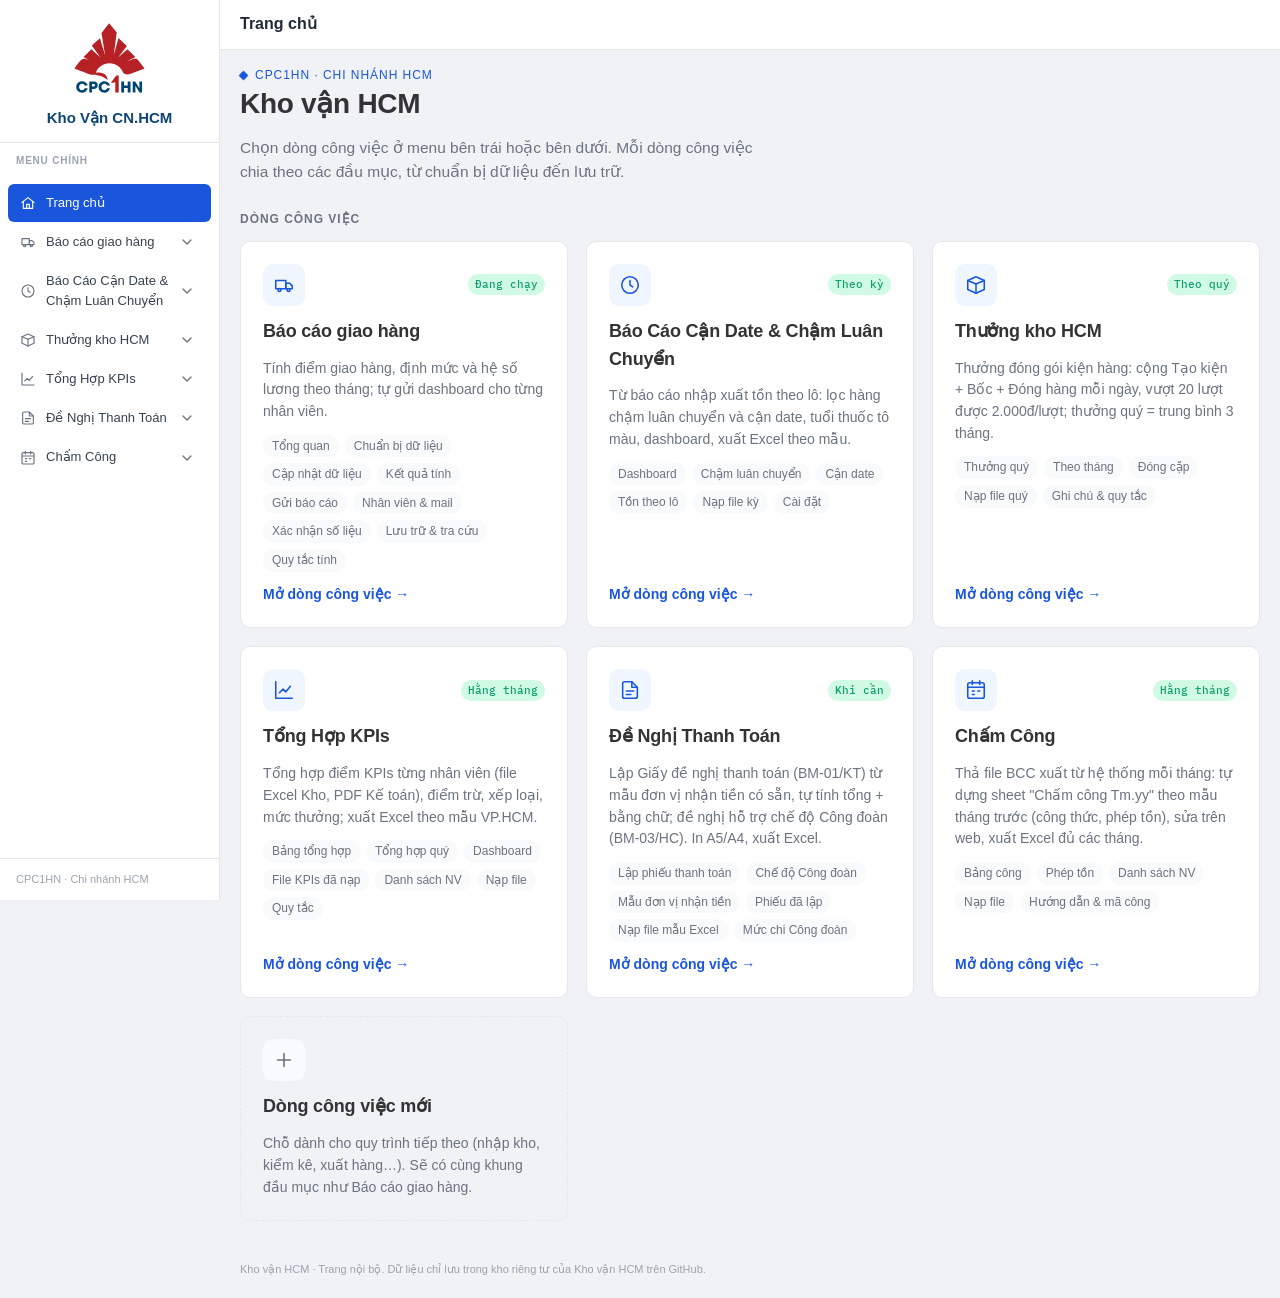
==== index.html @ ac239baa "KPIs: them muc Tong hop quy (Ke toan + Admin) - tha 3 file tong hop thang, TB 3 thang, A>=960/B>=910" ====
<!doctype html>
<html lang="vi" data-base="">
<head>
<meta charset="utf-8">
<meta name="viewport" content="width=device-width,initial-scale=1">
<title>Kho vận HCM</title>
<link rel="icon" href="assets/logo.png?v=2" type="image/png">
<link rel="stylesheet" href="assets/theme.css?v=20261003a">
</head>
<body>
<div class="app">
  <aside class="sidebar" id="sidebar" aria-label="Menu"></aside>
  <div class="sb-overlay"></div>
  <div class="main">
    <div class="main-bar">
      <button class="menu-btn" type="button" aria-label="Mở menu"><svg width="20" height="20" viewBox="0 0 24 24" fill="none" stroke="currentColor" stroke-width="2" stroke-linecap="round"><path d="M4 6h16M4 12h16M4 18h16"/></svg></button>
      <nav class="crumbs" aria-label="Đường dẫn"><span aria-current="page">Trang chủ</span></nav>
    </div>
    <main class="content">

  <div class="page-head">
    <div class="eyebrow">CPC1HN · Chi nhánh HCM</div>
    <h1>Kho vận HCM</h1>
    <p class="lede">Chọn dòng công việc ở menu bên trái hoặc bên dưới. Mỗi dòng công việc chia theo các đầu mục, từ chuẩn bị dữ liệu đến lưu trữ.</p>
  </div>
  <div class="section-label">Dòng công việc</div>
  <div class="flow-grid" id="flowGrid"></div>
    </main>
    <footer class="site-foot">Kho vận HCM · Trang nội bộ. Dữ liệu chỉ lưu trong kho riêng tư của Kho vận HCM trên GitHub.</footer>
  </div>
</div>
<script src="assets/flows.js?v=20261010a"></script>
<script src="assets/layout.js?v=20261010a"></script>
<script>
(function () {
  const grid = document.getElementById('flowGrid');
  const esc = s => String(s).replace(/[&<>"]/g, c => ({ '&': '&amp;', '<': '&lt;', '>': '&gt;', '"': '&quot;' }[c]));
  const icon = n => `<svg width="22" height="22" viewBox="0 0 24 24" fill="none" stroke="currentColor" stroke-width="1.7" stroke-linecap="round" stroke-linejoin="round">${(window.KVH_ICONS || {})[n] || ''}</svg>`;
  (window.KVH_MENU || []).filter(g => g.muc).forEach(g => {
    const a = document.createElement('a');
    a.className = 'flow-card';
    a.href = g.muc[0].href;
    a.innerHTML = `
      <div class="flow-top"><div class="flow-icon">${icon(g.icon)}</div><span class="pill good">${esc(g.trangThai || '')}</span></div>
      <h3>${esc(g.ten)}</h3>
      <p>${esc(g.moTa || '')}</p>
      <ol class="flow-steps">${g.muc.map(m => `<li>${esc(m.ten)}</li>`).join('')}</ol>
      <span class="flow-go">Mở dòng công việc →</span>`;
    grid.appendChild(a);
  });
  const ph = document.createElement('div');
  ph.className = 'flow-card placeholder';
  ph.innerHTML = `<div class="flow-top"><div class="flow-icon">${icon('plus')}</div></div>
    <h3>Dòng công việc mới</h3>
    <p>Chỗ dành cho quy trình tiếp theo (nhập kho, kiểm kê, xuất hàng…). Sẽ có cùng khung đầu mục như Báo cáo giao hàng.</p>`;
  grid.appendChild(ph);
})();
</script>
</body>
</html>
---- assets/theme.css ----
/* Giao dien chung cho moi trang Kho van HCM */
  @import url('https://fonts.googleapis.com/css2?family=Fraunces:opsz,wght@9..144,500;9..144,600&family=Public+Sans:wght@400;500;600;700&family=IBM+Plex+Mono:wght@400;500&display=swap');

  :root {
    --paper: #f5f1e6;
    --paper-2: #ece5d3;
    --ink: #201c16;
    --ink-soft: #5c5445;
    --line: #ddd2b4;
    --line-soft: #e8e0c9;
    --accent: #a8461f;
    --accent-soft: #f0d8ca;
    --navy: #1f3864;
    --navy-soft: #dde4ef;
    --good: #2f6b45;
    --good-soft: #dceadd;
    --warn: #96650f;
    --warn-soft: #f2e3c4;
    --bad: #a3352c;
    --bad-soft: #f3dad6;
    --card: #fffdf8;
    --shadow: 0 1px 2px rgba(32,28,22,0.06), 0 8px 24px -12px rgba(32,28,22,0.18);
  }
  @media (prefers-color-scheme: dark) {
    :root:not([data-theme="light"]) {
      --paper: #17140f;
      --paper-2: #201c15;
      --ink: #ece5d3;
      --ink-soft: #b6ab93;
      --line: #3a3325;
      --line-soft: #2c271b;
      --accent: #e08a5f;
      --accent-soft: #3a2418;
      --navy: #8ea9d6;
      --navy-soft: #1c2735;
      --good: #7fbd94;
      --good-soft: #1c2f21;
      --warn: #dcb35b;
      --warn-soft: #332a14;
      --bad: #e2867d;
      --bad-soft: #37211d;
      --card: #1c1811;
      --shadow: 0 1px 2px rgba(0,0,0,0.3), 0 8px 24px -12px rgba(0,0,0,0.5);
    }
  }
  :root[data-theme="dark"] {
    --paper: #17140f;
    --paper-2: #201c15;
    --ink: #ece5d3;
    --ink-soft: #b6ab93;
    --line: #3a3325;
    --line-soft: #2c271b;
    --accent: #e08a5f;
    --accent-soft: #3a2418;
    --navy: #8ea9d6;
    --navy-soft: #1c2735;
    --good: #7fbd94;
    --good-soft: #1c2f21;
    --warn: #dcb35b;
    --warn-soft: #332a14;
    --bad: #e2867d;
    --bad-soft: #37211d;
    --card: #1c1811;
    --shadow: 0 1px 2px rgba(0,0,0,0.3), 0 8px 24px -12px rgba(0,0,0,0.5);
  }

  * { box-sizing: border-box; }
  body {
    background: var(--paper);
    color: var(--ink);
    font-family: 'Public Sans', ui-sans-serif, system-ui, sans-serif;
    font-size: 15px;
    line-height: 1.55;
  }
  .wrap {
    max-width: 900px;
    margin: 0 auto;
    padding: 48px 24px 80px;
    display: flex;
    flex-direction: column;
    gap: 28px;
  }
  .eyebrow {
    font-family: 'IBM Plex Mono', monospace;
    font-size: 12px;
    letter-spacing: 0.08em;
    text-transform: uppercase;
    color: var(--accent);
    display: flex;
    align-items: center;
    gap: 8px;
  }
  .eyebrow::before {
    content: '';
    width: 7px; height: 7px;
    background: var(--accent);
    display: inline-block;
    border-radius: 1px;
    transform: rotate(45deg);
  }
  h1 {
    font-family: 'Fraunces', Georgia, serif;
    font-weight: 600;
    font-size: 34px;
    line-height: 1.15;
    margin: 6px 0 4px;
    text-wrap: balance;
    letter-spacing: -0.01em;
  }
  .lede {
    color: var(--ink-soft);
    max-width: 62ch;
    font-size: 15.5px;
  }
  .lede code {
    font-family: 'IBM Plex Mono', monospace;
    font-size: 0.92em;
    background: var(--line-soft);
    padding: 0.1em 0.4em;
    border-radius: 4px;
  }

  .card {
    background: var(--card);
    border: 1px solid var(--line);
    border-radius: 14px;
    box-shadow: var(--shadow);
    padding: 28px;
  }
  .card h2 {
    font-family: 'Fraunces', Georgia, serif;
    font-weight: 600;
    font-size: 19px;
    margin: 0 0 4px;
    display: flex;
    align-items: baseline;
    gap: 10px;
  }
  .card h2 .step-no {
    font-family: 'IBM Plex Mono', monospace;
    font-size: 13px;
    color: var(--ink-soft);
    font-weight: 400;
  }
  .card .hint { color: var(--ink-soft); font-size: 13.5px; margin: 0 0 18px; }

  /* --- dropzone --- */
  .dropzone {
    border: 1.5px dashed var(--line);
    border-radius: 10px;
    padding: 36px 24px;
    text-align: center;
    cursor: pointer;
    transition: border-color .15s ease, background .15s ease;
    background: var(--paper-2);
  }
  .dropzone:hover, .dropzone.drag {
    border-color: var(--accent);
    background: var(--accent-soft);
  }
  .dropzone:focus-visible { outline: 2px solid var(--accent); outline-offset: 3px; }
  .dz-icon { color: var(--ink-soft); margin-bottom: 10px; }
  .dropzone:hover .dz-icon, .dropzone.drag .dz-icon { color: var(--accent); }
  .dz-title { font-weight: 600; font-size: 15px; }
  .dz-sub { color: var(--ink-soft); font-size: 13px; margin-top: 4px; font-family: 'IBM Plex Mono', monospace; }
  .dz-file {
    display: inline-flex; align-items: center; gap: 8px;
    font-family: 'IBM Plex Mono', monospace; font-size: 13.5px;
    background: var(--navy-soft); color: var(--navy);
    padding: 6px 12px; border-radius: 999px; margin-top: 4px;
  }
  input[type=file] { display: none; }

  /* --- pipeline steps --- */
  .steps { list-style: none; margin: 0; padding: 0; display: flex; flex-direction: column; gap: 2px; }
  .steps li {
    display: flex; align-items: center; gap: 12px;
    padding: 9px 4px;
    font-size: 14px;
    border-bottom: 1px solid var(--line-soft);
    opacity: 0.4;
  }
  .steps li:last-child { border-bottom: none; }
  .steps li.done { opacity: 1; }
  .steps li.warn { opacity: 1; color: var(--warn); }
  .step-dot {
    width: 20px; height: 20px; border-radius: 50%;
    border: 1.5px solid var(--line);
    display: flex; align-items: center; justify-content: center;
    flex-shrink: 0; color: transparent;
    font-size: 12px;
  }
  .steps li.done .step-dot { background: var(--good); border-color: var(--good); color: var(--card); }
  .steps li.warn .step-dot { background: var(--warn); border-color: var(--warn); color: var(--card); }
  .step-detail { font-family: 'IBM Plex Mono', monospace; font-size: 12.5px; color: var(--ink-soft); margin-left: auto; text-align: right; }

  .error-box {
    background: var(--bad-soft); color: var(--bad); border: 1px solid var(--bad);
    border-radius: 8px; padding: 14px 16px; font-size: 14px; margin-top: 14px;
  }

  /* --- results --- */
  .summary-row {
    display: flex; gap: 14px; flex-wrap: wrap; margin-bottom: 20px;
  }
  .tile {
    flex: 1; min-width: 130px;
    background: var(--paper-2); border: 1px solid var(--line);
    border-radius: 10px; padding: 14px 16px;
  }
  .tile .tile-label { font-size: 12px; color: var(--ink-soft); text-transform: uppercase; letter-spacing: .04em; }
  .tile .tile-value {
    font-family: 'IBM Plex Mono', monospace; font-weight: 500; font-size: 22px;
    font-variant-numeric: tabular-nums; margin-top: 2px;
  }

  .table-scroll { overflow-x: auto; border: 1px solid var(--line); border-radius: 10px; }
  table.ledger {
    border-collapse: collapse; width: 100%; min-width: 760px;
    font-size: 13.5px;
  }
  table.ledger th, table.ledger td {
    padding: 9px 12px; text-align: right; white-space: nowrap;
    font-variant-numeric: tabular-nums;
  }
  table.ledger th:first-child, table.ledger td:first-child,
  table.ledger th:nth-child(2), table.ledger td:nth-child(2) { text-align: left; }
  table.ledger thead th {
    background: var(--navy); color: #fff;
    font-family: 'IBM Plex Mono', monospace; font-weight: 500; font-size: 11.5px;
    text-transform: uppercase; letter-spacing: .03em;
    position: sticky; top: 0;
  }
  table.ledger tbody tr:nth-child(even) { background: var(--paper-2); }
  table.ledger tbody tr:hover { background: var(--accent-soft); }
  table.ledger tfoot td {
    font-weight: 700; border-top: 2px solid var(--ink); background: var(--paper-2);
  }
  .pill {
    display: inline-block; font-family: 'IBM Plex Mono', monospace; font-size: 11px;
    padding: 2px 7px; border-radius: 999px; font-weight: 500;
  }
  .pill.good { background: var(--good-soft); color: var(--good); }
  .pill.warn { background: var(--warn-soft); color: var(--warn); }
  .pill.bad { background: var(--bad-soft); color: var(--bad); }

  .download-row {
    margin-top: 22px; display: flex; align-items: center; gap: 14px; flex-wrap: wrap;
  }
  button.primary {
    font-family: 'Public Sans', sans-serif; font-weight: 600; font-size: 14.5px;
    background: var(--accent); color: #fff8f2; border: none;
    padding: 12px 22px; border-radius: 8px; cursor: pointer;
    display: inline-flex; align-items: center; gap: 9px;
    box-shadow: 0 2px 0 rgba(0,0,0,0.12);
  }
  button.primary:hover { filter: brightness(1.06); }
  button.primary:active { transform: translateY(1px); box-shadow: none; }
  button.primary:disabled { opacity: .5; cursor: default; }
  .download-note { font-size: 12.5px; color: var(--ink-soft); font-family: 'IBM Plex Mono', monospace; }

  footer.rules {
    border-top: 1px solid var(--line); padding-top: 22px; margin-top: 6px;
  }
  footer.rules h3 {
    font-family: 'Fraunces', Georgia, serif; font-size: 15px; font-weight: 600; margin: 0 0 10px;
  }
  footer.rules ul { margin: 0; padding-left: 20px; color: var(--ink-soft); font-size: 13.5px; display: flex; flex-direction: column; gap: 6px; }
  footer.rules code { font-family: 'IBM Plex Mono', monospace; background: var(--line-soft); padding: 0.05em 0.35em; border-radius: 4px; color: var(--ink); }

  [hidden] { display: none !important; }

/* ================================================================== */
/* Mau thuong hieu CPC1HN (do + xanh navy) va bo cuc trang quan tri     */
/* ================================================================== */
:root {
  --paper: #f3f5f8; --paper-2: #eef1f5; --ink: #1b2430; --ink-soft: #5b6675;
  --line: #dde3ea; --line-soft: #e9edf2; --card: #ffffff;
  --accent: #b5232a; --accent-soft: #fbe9ea; --navy: #0f4573; --navy-soft: #e3edf6;
  --sb-bg: #ffffff; --sb-hover: #f1f5f9; --sb-active: #0f4573; --sb-active-ink: #ffffff; --sb-child-bg: #f7f9fb;
  --shadow: 0 1px 2px rgba(15,35,60,.06), 0 6px 18px -10px rgba(15,35,60,.18);
}
@media (prefers-color-scheme: dark) {
  :root:not([data-theme="light"]) {
    --paper: #11161d; --paper-2: #171e27; --ink: #e6ebf1; --ink-soft: #9aa6b4;
    --line: #283241; --line-soft: #1f2833; --card: #161d26;
    --accent: #ef6a6f; --accent-soft: #3a1b1d; --navy: #7fb0e0; --navy-soft: #16293d;
    --sb-bg: #141a22; --sb-hover: #1c2530; --sb-active: #1f5f9c; --sb-active-ink: #ffffff; --sb-child-bg: #11161d;
  }
}
:root[data-theme="dark"] {
  --paper: #11161d; --paper-2: #171e27; --ink: #e6ebf1; --ink-soft: #9aa6b4;
  --line: #283241; --line-soft: #1f2833; --card: #161d26;
  --accent: #ef6a6f; --accent-soft: #3a1b1d; --navy: #7fb0e0; --navy-soft: #16293d;
  --sb-bg: #141a22; --sb-hover: #1c2530; --sb-active: #1f5f9c; --sb-active-ink: #ffffff; --sb-child-bg: #11161d;
}
body { margin: 0; }
h1, .card h2, .sec-head h2, .flow-card h3, footer.rules h3 { font-family: 'Public Sans', ui-sans-serif, system-ui, sans-serif; font-weight: 700; letter-spacing: -0.01em; }
table.ledger thead th { background: var(--navy); }
@media (prefers-color-scheme: dark) { :root:not([data-theme="light"]) table.ledger thead th { background: #1f3b5c; } }

/* ---- Khung app: menu trai + noi dung ---- */
.app { display: grid; grid-template-columns: 250px minmax(0, 1fr); min-height: 100vh; }
.sidebar {
  background: var(--sb-bg); border-right: 1px solid var(--line);
  position: sticky; top: 0; height: 100vh; overflow-y: auto;
  display: flex; flex-direction: column;
}
.sb-logo { display: flex; flex-direction: column; align-items: center; gap: 6px; padding: 20px 16px 16px; text-decoration: none; border-bottom: 1px solid var(--line); }
.sb-logo img { height: 64px; width: auto; display: block; }
.sb-logo-text { font-weight: 800; font-size: 22px; letter-spacing: .02em; color: var(--navy); }
.sb-logo-text b { color: var(--accent); }
.sb-unit { font-size: 12px; letter-spacing: .12em; text-transform: uppercase; color: var(--ink-soft); font-weight: 600; }
.sb-menu, .sb-children { list-style: none; margin: 0; padding: 0; }
.sb-menu { padding: 10px 0; }
.sb-item {
  display: flex; align-items: center; gap: 12px; width: 100%;
  padding: 12px 20px; border: 0; background: none; cursor: pointer;
  font: inherit; font-size: 15px; color: var(--ink); text-decoration: none; text-align: left;
}
.sb-item:hover { background: var(--sb-hover); }
.sb-item svg { flex-shrink: 0; color: var(--ink-soft); }
.sb-item .chev { margin-left: auto; transition: transform .15s ease; }
.sb-group.open > .sb-item .chev { transform: rotate(180deg); }
.sb-item.active { color: var(--sb-active); font-weight: 600; }
.sb-item.active svg { color: var(--sb-active); }
.sb-children { display: none; background: var(--sb-child-bg); }
.sb-group.open > .sb-children { display: block; }
.sb-child {
  display: block; padding: 11px 20px 11px 52px; font-size: 14.5px;
  color: var(--ink-soft); text-decoration: none;
}
.sb-child:hover { background: var(--sb-hover); color: var(--ink); }
.sb-child.active { background: var(--sb-active); color: var(--sb-active-ink); font-weight: 600; }
.sb-soon { font-size: 11px; margin-left: auto; color: var(--ink-soft); border: 1px dashed var(--line); border-radius: 999px; padding: 0 7px; }
.sb-foot { margin-top: auto; padding: 14px 20px; font-size: 12px; color: var(--ink-soft); border-top: 1px solid var(--line); }

.main { min-width: 0; display: flex; flex-direction: column; }
.main-bar {
  display: flex; align-items: center; gap: 12px; padding: 14px 32px;
  background: var(--card); border-bottom: 1px solid var(--line); position: sticky; top: 0; z-index: 5;
}
.menu-btn { display: none; border: 1px solid var(--line); background: var(--card); color: var(--ink); border-radius: 8px; padding: 6px 8px; cursor: pointer; }
.crumbs { font-size: 14px; color: var(--ink-soft); display: flex; gap: 8px; flex-wrap: wrap; align-items: center; }
.crumbs a { color: var(--ink-soft); text-decoration: none; }
.crumbs a:hover { color: var(--accent); }
.crumbs [aria-current] { color: var(--ink); font-weight: 600; }
.content { padding: 28px 32px 60px; max-width: 1040px; width: 100%; box-sizing: border-box; }
.site-foot { padding: 0 32px 30px; font-size: 12.5px; color: var(--ink-soft); }
.page-head { margin-bottom: 22px; }
.page-head h1 { font-size: 28px; margin: 4px 0 6px; }

/* ---- Trang chu ---- */
.section-label { font-size: 12px; letter-spacing: .08em; text-transform: uppercase; color: var(--ink-soft); font-weight: 600; margin: 26px 0 12px; }
.flow-grid { display: grid; grid-template-columns: repeat(auto-fill, minmax(290px, 1fr)); gap: 18px; }
.flow-card {
  display: flex; flex-direction: column; gap: 12px; background: var(--card); border: 1px solid var(--line);
  border-radius: 12px; box-shadow: var(--shadow); padding: 22px; text-decoration: none; color: inherit;
  transition: border-color .15s ease, transform .15s ease;
}
a.flow-card:hover { border-color: var(--navy); transform: translateY(-2px); }
.flow-card h3 { font-size: 18px; margin: 0; }
.flow-card p { margin: 0; color: var(--ink-soft); font-size: 14px; }
.flow-top { display: flex; align-items: center; justify-content: space-between; gap: 10px; }
.flow-icon { width: 42px; height: 42px; border-radius: 10px; background: var(--navy-soft); color: var(--navy); display: grid; place-items: center; }
.flow-steps { list-style: none; margin: 0; padding: 0; display: flex; flex-wrap: wrap; gap: 6px; }
.flow-steps li { font-size: 12px; color: var(--ink-soft); background: var(--paper-2); border-radius: 999px; padding: 2px 9px; }
.flow-go { margin-top: auto; font-weight: 600; font-size: 14px; color: var(--navy); }
.flow-card.placeholder { border-style: dashed; box-shadow: none; background: transparent; }
.flow-card.placeholder .flow-icon { background: var(--paper-2); color: var(--ink-soft); }

/* ---- Trang dong cong viec ---- */
.flow-main > section { display: flex; flex-direction: column; gap: 16px; }
.sec-head { display: flex; gap: 14px; align-items: flex-start; }
.sec-no { flex-shrink: 0; width: 36px; height: 36px; border-radius: 50%; background: var(--navy); color: #fff; display: grid; place-items: center; font-family: 'IBM Plex Mono', monospace; font-size: 13px; }
.sec-head h2 { font-size: 24px; margin: 2px 0 2px; }
.sec-head p { margin: 0; color: var(--ink-soft); font-size: 14px; }
.who { display: inline-block; font-size: 11.5px; font-weight: 600; padding: 2px 9px; border-radius: 999px; margin-left: 6px; vertical-align: 3px; }
.who.manual { background: var(--warn-soft); color: var(--warn); }
.who.auto { background: var(--good-soft); color: var(--good); }

.pipeline { list-style: none; margin: 0; padding: 0; display: grid; grid-template-columns: repeat(5, 1fr); gap: 12px; }
.pipeline li { position: relative; background: var(--card); border: 1px solid var(--line); border-radius: 10px; padding: 12px; font-size: 13px; }
.pipeline li a { text-decoration: none; color: inherit; display: block; }
.pipeline li b { display: block; font-size: 14px; margin: 4px 0 2px; }
.pipeline li .k { font-size: 11.5px; color: var(--ink-soft); font-weight: 600; }
.pipeline li:not(:last-child)::after { content: '→'; position: absolute; right: -6px; top: 50%; transform: translate(50%, -50%); color: var(--ink-soft); z-index: 1; }
.pipeline li:hover { border-color: var(--navy); }

.checklist { margin: 0; padding-left: 0; list-style: none; display: flex; flex-direction: column; gap: 8px; }
.checklist li { display: flex; gap: 10px; font-size: 14px; }
.checklist li::before { content: '☐'; color: var(--navy); font-size: 15px; line-height: 1.4; }
.checklist code, .card code { font-family: 'IBM Plex Mono', monospace; font-size: .9em; background: var(--line-soft); padding: .05em .35em; border-radius: 4px; }

.btn-row { display: flex; flex-wrap: wrap; gap: 10px; margin-top: 6px; }
a.btn { display: inline-flex; align-items: center; gap: 8px; text-decoration: none; font-weight: 600; font-size: 14px; padding: 10px 16px; border-radius: 8px; border: 1px solid var(--line); background: var(--card); color: var(--ink); }
a.btn:hover { border-color: var(--navy); color: var(--navy); }
a.btn.primary { background: var(--navy); border-color: var(--navy); color: #fff; }
a.btn.primary:hover { filter: brightness(1.1); color: #fff; }
button.primary { background: var(--navy); }
.note { font-size: 12.5px; color: var(--ink-soft); margin: 0; }

table.plain { border-collapse: collapse; width: 100%; font-size: 14px; }
table.plain th, table.plain td { text-align: left; padding: 10px 12px; border-bottom: 1px solid var(--line-soft); vertical-align: top; }
table.plain th { font-size: 12px; text-transform: uppercase; letter-spacing: .03em; color: var(--ink-soft); font-weight: 600; }
.table-wrap { overflow-x: auto; }
.rules-list { margin: 0; padding-left: 20px; color: var(--ink-soft); font-size: 14px; display: flex; flex-direction: column; gap: 6px; }
.rules-list code { font-family: 'IBM Plex Mono', monospace; background: var(--line-soft); padding: .05em .35em; border-radius: 4px; color: var(--ink); }

.pager { display: flex; justify-content: space-between; gap: 12px; margin-top: 10px; border-top: 1px solid var(--line); padding-top: 18px; }
.pager a { text-decoration: none; color: var(--ink); border: 1px solid var(--line); background: var(--card); border-radius: 10px; padding: 10px 14px; font-size: 14px; max-width: 48%; }
.pager a small { display: block; color: var(--ink-soft); font-size: 12px; }
.pager a:hover { border-color: var(--navy); }
.pager .next { margin-left: auto; text-align: right; }

.up-connect-row { display: flex; gap: 10px; flex-wrap: wrap; }
.up-connect-row input { flex: 1; min-width: 220px; font: inherit; font-family: 'IBM Plex Mono', monospace; font-size: 14px; padding: 11px 12px; border: 1px solid var(--line); border-radius: 8px; background: var(--card); color: var(--ink); }
.up-connect-row input:focus { outline: 2px solid var(--navy); outline-offset: 1px; }
.up-help { margin-top: 14px; font-size: 14px; }
.up-help summary { cursor: pointer; color: var(--navy); font-weight: 600; }
.up-help ol { margin: 10px 0 0; padding-left: 20px; display: flex; flex-direction: column; gap: 6px; color: var(--ink-soft); }
.up-help code { font-family: 'IBM Plex Mono', monospace; background: var(--line-soft); padding: .05em .35em; border-radius: 4px; color: var(--ink); }
.up-head { display: flex; justify-content: space-between; align-items: baseline; gap: 10px; flex-wrap: wrap; }
.linkbtn { border: 0; background: none; padding: 0; font: inherit; color: var(--navy); cursor: pointer; text-decoration: underline; }
.linkbtn:disabled { color: var(--ink-soft); cursor: default; }
.up-check { margin-top: 14px; border: 1px solid var(--line); border-radius: 10px; padding: 12px 16px; background: var(--paper-2); font-size: 14px; }
.up-check ul { margin: 0; padding: 0; list-style: none; display: flex; flex-direction: column; gap: 6px; }
.up-check .good { color: var(--good); } .up-check .bad { color: var(--bad); }
.up-status { margin-top: 14px; border-radius: 10px; padding: 12px 16px; font-size: 14px; background: var(--paper-2); border: 1px solid var(--line); }
.up-status.good { background: var(--good-soft); border-color: var(--good); color: var(--good); }
.up-status.bad { background: var(--bad-soft); border-color: var(--bad); color: var(--bad); }
.up-status a { color: inherit; font-weight: 600; }
.need-connect { background: var(--warn-soft); color: var(--warn); border: 1px solid var(--warn); border-radius: 10px; padding: 12px 16px; font-size: 14px; }
.need-connect a { color: inherit; font-weight: 600; }
.kq-pick { font-size: 14px; color: var(--ink-soft); display: flex; align-items: center; gap: 8px; }
.kq-pick select, .pol input, .pol textarea { font: inherit; font-size: 14px; padding: 8px 10px; border: 1px solid var(--line); border-radius: 8px; background: var(--card); color: var(--ink); }
.pol-grid { display: grid; grid-template-columns: repeat(auto-fill, minmax(220px, 1fr)); gap: 14px; margin-top: 10px; }
.pol-grid label { display: flex; flex-direction: column; gap: 6px; font-size: 13px; color: var(--ink-soft); font-weight: 600; }
.pol textarea { resize: vertical; font-family: inherit; }
.pol-table input { width: 100%; min-width: 80px; box-sizing: border-box; }
.pol-table td { padding: 6px 6px; }
.pol input:focus, .pol textarea:focus, .kq-pick select:focus { outline: 2px solid var(--navy); outline-offset: 1px; }
table.ledger tbody tr.clickable { cursor: pointer; }
table.ledger tbody tr.sel { background: var(--navy-soft) !important; }
.kq-detail-title { font-weight: 700; margin: 0 0 8px; }
.sb-overlay { display: none; }
@media (max-width: 900px) {
  .app { grid-template-columns: minmax(0, 1fr); }
  .sidebar { position: fixed; left: 0; top: 0; width: 270px; z-index: 30; transform: translateX(-100%); transition: transform .2s ease; box-shadow: 0 0 40px rgba(0,0,0,.2); }
  body.sb-open .sidebar { transform: none; }
  body.sb-open .sb-overlay { display: block; position: fixed; inset: 0; background: rgba(10,20,30,.35); z-index: 20; }
  .menu-btn { display: inline-flex; }
  .main-bar { padding: 12px 16px; }
  .content { padding: 20px 16px 50px; }
  .site-foot { padding: 0 16px 24px; }
  .pipeline { grid-template-columns: 1fr; }
  .pipeline li:not(:last-child)::after { content: '↓'; right: 50%; top: auto; bottom: -6px; transform: translate(50%, 50%); }
  .card { padding: 20px; }
}

/* ---- Thuong kho ---- */
.tk-pipe { grid-template-columns: repeat(4, 1fr); }
.tk-search { font: inherit; font-size: 14px; padding: 8px 12px; border: 1px solid var(--line); border-radius: 8px; background: var(--card); color: var(--ink); min-width: 240px; }
a.btn.primary, button.btn.primary { background: var(--navy); border-color: var(--navy); color: #fff; }
button.btn { display: inline-flex; align-items: center; gap: 8px; font: inherit; font-weight: 600; font-size: 14px; padding: 8px 14px; border-radius: 8px; border: 1px solid var(--line); background: var(--card); color: var(--ink); cursor: pointer; }
button.btn:hover { border-color: var(--navy); }
.tk-del { color: var(--bad); margin-left: auto; }
table.tk-grid { min-width: 1200px; font-size: 12.5px; }
table.tk-grid th, table.tk-grid td { padding: 6px 6px; }
table.tk-grid td.over { color: var(--good); font-weight: 700; }
table.tk-grid td.pair { background: #ede9fe; color: #6d28d9; font-weight: 700; }
@media (prefers-color-scheme: dark) { :root:not([data-theme="light"]) table.tk-grid td.pair { background: #2e2350; color: #c4b5fd; } }
@media (max-width: 900px) { .tk-pipe { grid-template-columns: 1fr; } }

/* ================================================================== */
/* GIAO DIEN GIONG APP CU "Quan Ly Kho Van" (giao-hang-app) — nguoi   */
/* dung chon 2026-09-29. Ghi de cac khai bao phia tren.               */
/* ================================================================== */
:root, :root:not([data-theme="light"]), :root[data-theme="dark"] {
  --paper: #f0f2f5; --paper-2: #f9fafb; --ink: #1f2937; --ink-soft: #6b7280;
  --line: #e5e7eb; --line-soft: #f3f4f6; --card: #ffffff;
  --accent: #e02424; --accent-soft: #fee2e2; --navy: #1a56db; --navy-soft: #eff6ff;
  --good: #0e9f6e; --good-soft: #d1fae5; --warn: #92400e; --warn-soft: #fef3c7; --bad: #991b1b; --bad-soft: #fee2e2;
  --shadow: none;
  color-scheme: light;
}
body { font-family: 'Segoe UI', Tahoma, Geneva, Verdana, sans-serif; font-size: 13px; background: #f0f2f5; color: #333; }
h1, .card h2, .sec-head h2, .flow-card h3, footer.rules h3, .page-head h1 { font-family: 'Segoe UI', Tahoma, Geneva, Verdana, sans-serif; }
.eyebrow { font-family: 'Segoe UI', Tahoma, sans-serif; color: #1a56db; }
.eyebrow::before { background: #1a56db; }

/* khung: menu trai toi mau */
.app { grid-template-columns: 220px minmax(0, 1fr); }
.sidebar { background: #1e293b; color: #cbd5e1; border-right: 0; }
.sb-logo { align-items: flex-start; padding: 18px 16px 14px; border-bottom: 1px solid #334155; gap: 3px; }
.sb-logo img { display: none; }
.sb-logo-text { display: block !important; font-size: 14px; font-weight: 700; color: #f1f5f9; letter-spacing: 0; line-height: 1.4; }
.sb-logo-text b { color: #f1f5f9; }
.sb-unit { font-size: 11px; color: #94a3b8; letter-spacing: 0; text-transform: none; font-weight: 400; }
.sb-section { font-size: 10px; font-weight: 600; color: #64748b; text-transform: uppercase; letter-spacing: .08em; padding: 10px 16px 4px; }
.sb-menu { padding: 10px 0; }
.sb-item { margin: 1px 8px; width: calc(100% - 16px); padding: 9px 16px 9px 12px; border-radius: 6px; color: #94a3b8; font-size: 13px; gap: 10px; }
.sb-item svg { color: currentColor; width: 16px; height: 16px; }
.sb-item:hover { background: #334155; color: #e2e8f0; }
.sb-item.active { background: #1a56db; color: #fff; font-weight: 500; }
.sb-item.active svg { color: #fff; }
.sb-group > .sb-toggle.active { background: transparent; color: #e2e8f0; }
.sb-group > .sb-toggle.active:hover { background: #334155; }
.sb-children { background: transparent; }
.sb-child { margin: 1px 8px; padding: 7px 12px 7px 38px; border-radius: 6px; color: #94a3b8; font-size: 12.5px; }
.sb-child:hover { background: #334155; color: #e2e8f0; }
.sb-child.active { background: #1a56db; color: #fff; font-weight: 500; }
.sb-foot { border-top: 1px solid #334155; color: #475569; font-size: 11px; padding: 12px 16px; }

/* thanh tieu de trang */
.main-bar { padding: 12px 20px; border-bottom: 1px solid #e5e7eb; background: #fff; }
.crumbs { font-size: 16px; font-weight: 700; color: #1f2937; gap: 6px; }
.crumbs > a:first-child, .crumbs > a:first-child + span { display: none; }
.crumbs a { color: #1f2937; }
.crumbs span { color: #9ca3af; font-weight: 400; }
.crumbs [aria-current] { color: #1f2937; font-weight: 700; }
.content { max-width: none; padding: 16px 20px 40px; }
.site-foot { padding: 0 20px 20px; font-size: 11px; color: #9ca3af; }

/* the / nut / bang kieu app cu */
.card, .tile, .flow-card, .pipeline li { border-radius: 10px; border: 1px solid #e5e7eb; box-shadow: none; }
.card { padding: 16px; }
.tile { background: #fff; }
.tile .tile-label { color: #9ca3af; font-weight: 500; font-family: inherit; }
.tile .tile-value { font-family: inherit; font-weight: 700; font-size: 24px; color: #1f2937; }
.sec-no { background: #1a56db; }
a.btn, button.primary { border-radius: 6px; font-size: 13px; font-weight: 500; padding: 7px 14px; }
a.btn.primary, button.primary { background: #1a56db; border-color: #1a56db; color: #fff; }
a.btn.primary:hover, button.primary:hover { background: #1343b0; filter: none; }
table.ledger thead th { background: #f9fafb; color: #4b5563; font-family: inherit; font-size: 12px; text-transform: none; letter-spacing: 0; border-bottom: 2px solid #e5e7eb; }
table.ledger { font-size: 12.5px; }
table.ledger tbody tr:nth-child(even) { background: transparent; }
table.ledger tbody tr:hover { background: #eff6ff; }
.dropzone { border: 2px dashed #d1d5db; background: #f9fafb; border-radius: 10px; }
.dropzone:hover, .dropzone.drag { border-color: #1a56db; background: #eff6ff; }
.dz-sub, .dz-file { font-family: inherit; }
.flow-icon { background: #eff6ff; color: #1a56db; }
.flow-go { color: #1a56db; }
@media (max-width: 900px) { .app { grid-template-columns: minmax(0, 1fr); } .sidebar { width: 240px; } }

/* ---- Nhan vien & mail (hang o nhap giong form "Dong cap" cua app cu) ---- */
.nv-form { display: flex; gap: 8px; flex-wrap: wrap; align-items: flex-end; margin-top: 12px; padding: 12px; background: #f9fafb; border-radius: 8px; }
.nv-form .f { display: flex; flex-direction: column; gap: 4px; font-size: 11px; color: #6b7280; min-width: 140px; }
.nv-form .f.grow { flex: 1; min-width: 200px; }
.nv-form input { font: inherit; font-size: 12px; padding: 7px 8px; border: 1px solid #d1d5db; border-radius: 6px; background: #fff; color: #374151; outline: none; }
.nv-form input:focus { border-color: #1a56db; box-shadow: 0 0 0 2px #1a56db22; }
.nv-form .nv-btn { font-size: 12px; padding: 7px 12px; }
.nv-table td { padding: 8px 12px; }
.nv-del { background: #e02424; color: #fff; border: 0; border-radius: 6px; font: inherit; font-size: 12px; padding: 4px 10px; cursor: pointer; }
.nv-del:hover { background: #b91c1c; }
button.primary:disabled { opacity: .5; cursor: default; }

/* Dau dong cua danh sach huong dan: dung cham tron, KHONG dung o vuong (nguoi dung tuong la o tick) */
.checklist li::before { content: '•'; color: #1a56db; font-size: 18px; line-height: 1; margin-top: 1px; }

/* Logo CPC1HN duoi dong "Kho Van HCM" o dau menu toi — dat tren o trang bo goc cho noi ro */
.sb-brand { display: flex; justify-content: center; align-items: center; margin-top: 12px; background: #fff; border-radius: 8px; padding: 10px; width: 100%; box-sizing: border-box; }
.sb-brand img { display: block !important; height: 72px; width: auto; }

/* Dau menu: logo tren cung, ben duoi chi 1 dong "Kho Van CN.HCM" can giua */
.sb-logo { align-items: center; text-align: center; }
.sb-brand { margin-top: 0; }
.sb-logo-text { margin-top: 10px; font-size: 15px; }

/* ================================================================== */
/* MENU TRAI NEN TRANG (nguoi dung chon 2026-09-30): chu xam dam, muc  */
/* dang chon nen xanh duong chu trang. Ghi de khoi menu toi phia tren. */
/* ================================================================== */
.sidebar { background: #ffffff; color: #374151; border-right: 1px solid #e5e7eb; }
.sb-logo { border-bottom: 1px solid #e5e7eb; }
.sb-brand { background: transparent; padding: 4px 0 0; }
.sb-logo-text { color: #0f4573; }
.sb-section { color: #9ca3af; }
.sb-item { color: #374151; }
.sb-item svg { color: #6b7280; }
.sb-item:hover { background: #f3f4f6; color: #111827; }
.sb-item:hover svg { color: #1a56db; }
.sb-item.active { background: #1a56db; color: #fff; }
.sb-item.active svg { color: #fff; }
.sb-group > .sb-toggle.active { background: transparent; color: #1a56db; font-weight: 600; }
.sb-group > .sb-toggle.active svg { color: #1a56db; }
.sb-group > .sb-toggle.active:hover { background: #f3f4f6; }
.sb-child { color: #4b5563; }
.sb-child:hover { background: #f3f4f6; color: #111827; }
.sb-child.active { background: #1a56db; color: #fff; }
.sb-foot { border-top: 1px solid #e5e7eb; color: #9ca3af; }

/* Xác nhận số liệu (Báo cáo giao hàng) */
.xn-stats { display: flex; flex-wrap: wrap; gap: 8px; align-items: center; margin-top: 8px; }
.xn-b { display: inline-block; padding: 3px 10px; border-radius: 999px; font-size: 12.5px; font-weight: 600; white-space: nowrap; }
.xn-b.ok { background: #def7ec; color: #03543f; }
.xn-b.sai { background: #fde8e8; color: #9b1c1c; }
.xn-b.cho { background: #fdf6b2; color: #723b13; }
.xn-b.tre { background: #fde8e8; color: #9b1c1c; }
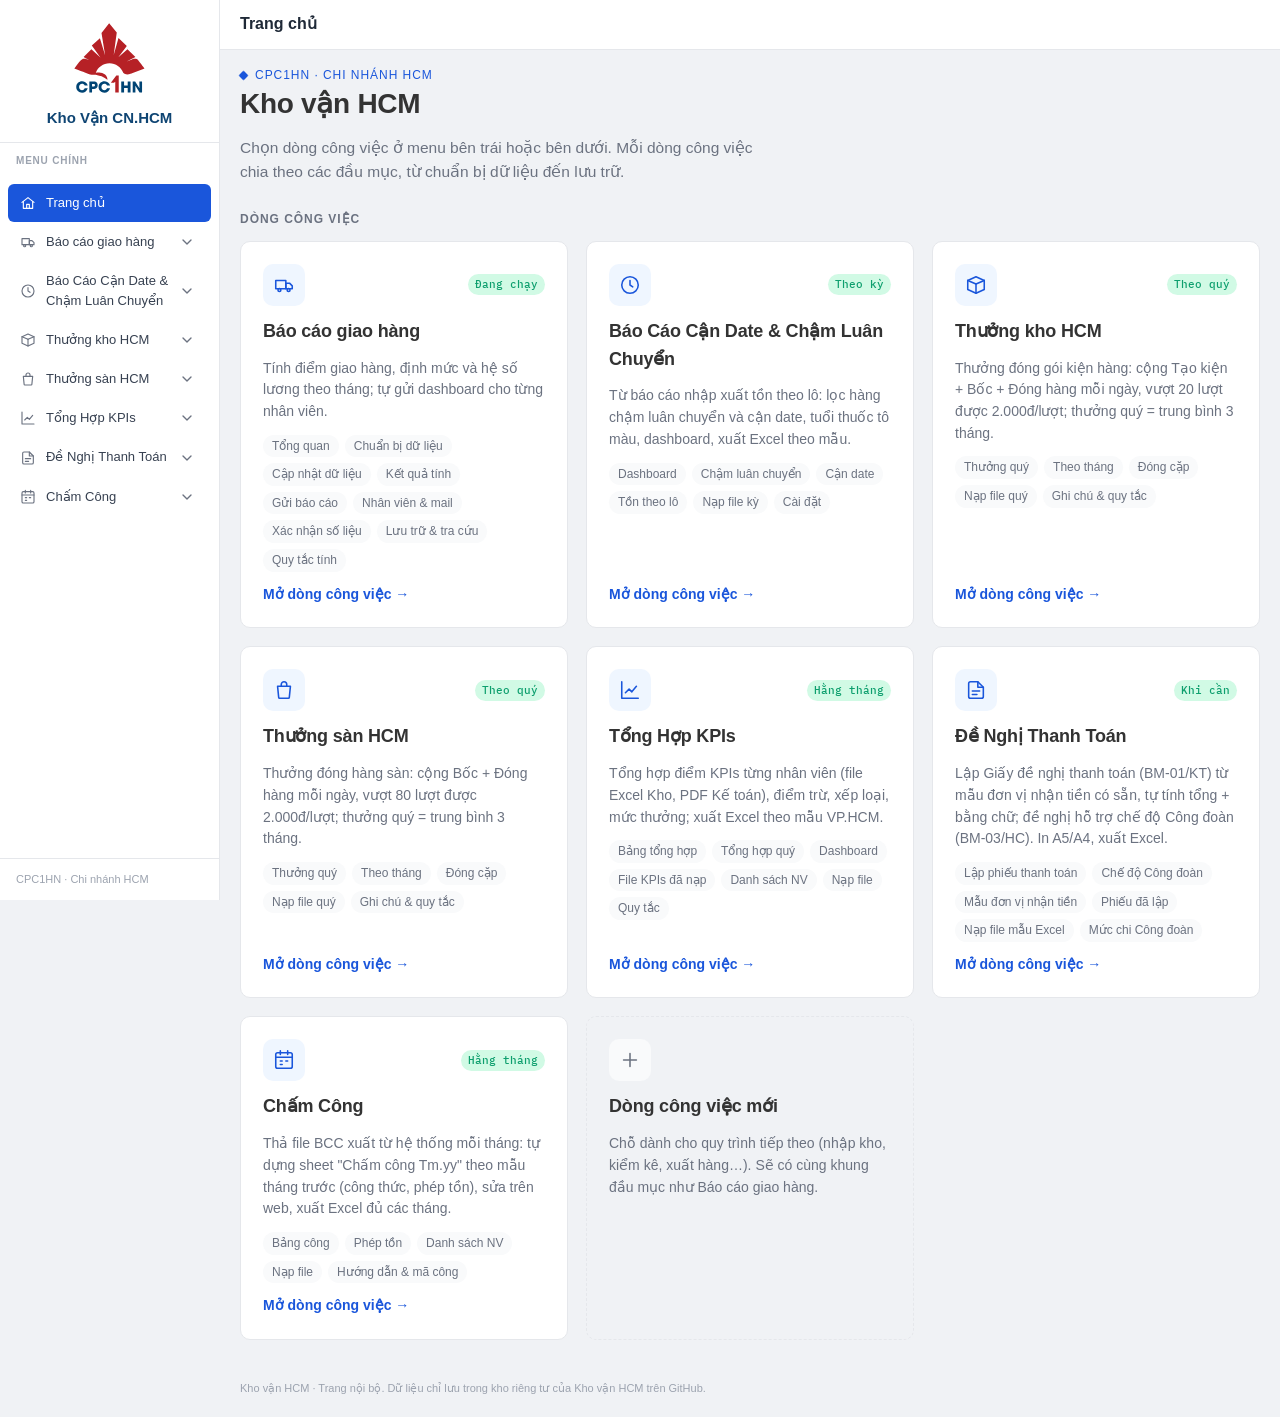
==== commit 1de7a350: "Them dong cong viec Thuong san HCM (dung chung bo may voi Thuong kho) - thuong-san/: Bốc hàng + Đóng" ====
--- a/index.html
+++ b/index.html
@@ -29,7 +29,7 @@
     <footer class="site-foot">Kho vận HCM · Trang nội bộ. Dữ liệu chỉ lưu trong kho riêng tư của Kho vận HCM trên GitHub.</footer>
   </div>
 </div>
-<script src="assets/flows.js?v=20261010a"></script>
+<script src="assets/flows.js?v=20261110a"></script>
 <script src="assets/layout.js?v=20261010a"></script>
 <script>
 (function () {
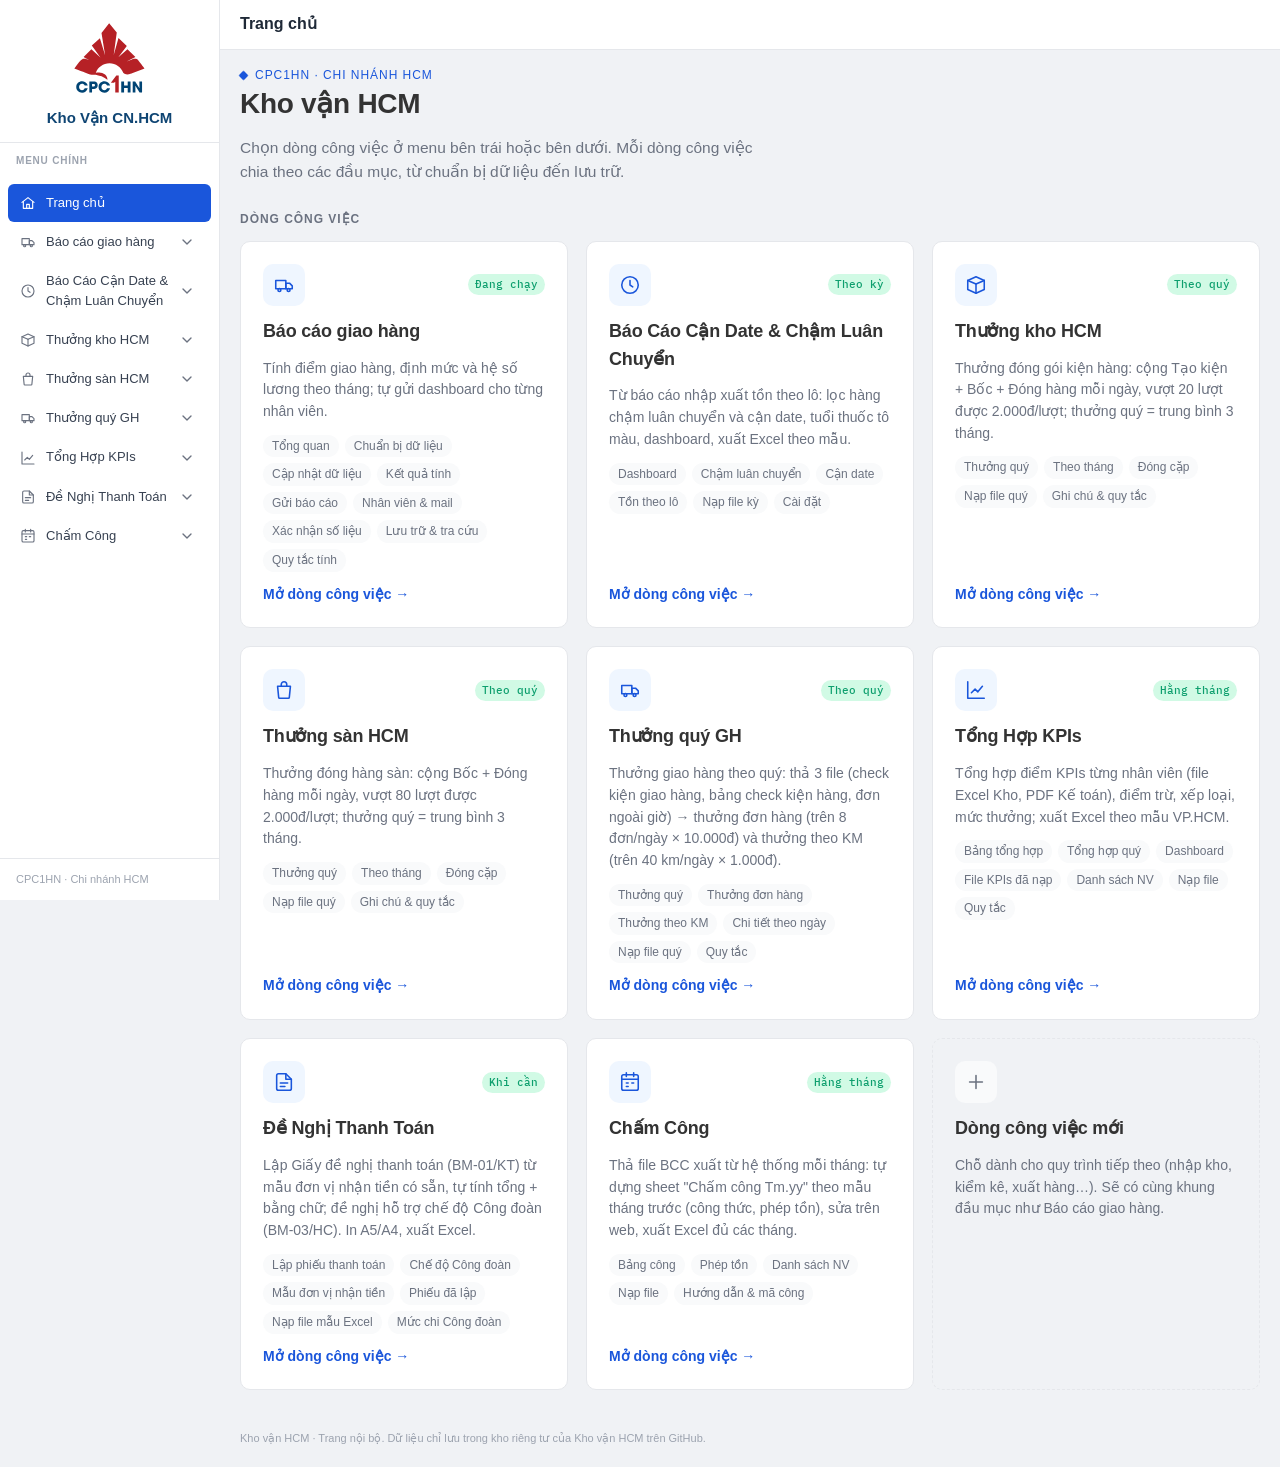
==== commit 14430abb: "Them dong cong viec Thuong quy GH (giao hang): tha 3 file, thuong don hang + thuong theo KM - thuong" ====
--- a/index.html
+++ b/index.html
@@ -29,7 +29,7 @@
     <footer class="site-foot">Kho vận HCM · Trang nội bộ. Dữ liệu chỉ lưu trong kho riêng tư của Kho vận HCM trên GitHub.</footer>
   </div>
 </div>
-<script src="assets/flows.js?v=20261110a"></script>
+<script src="assets/flows.js?v=20261111a"></script>
 <script src="assets/layout.js?v=20261010a"></script>
 <script>
 (function () {
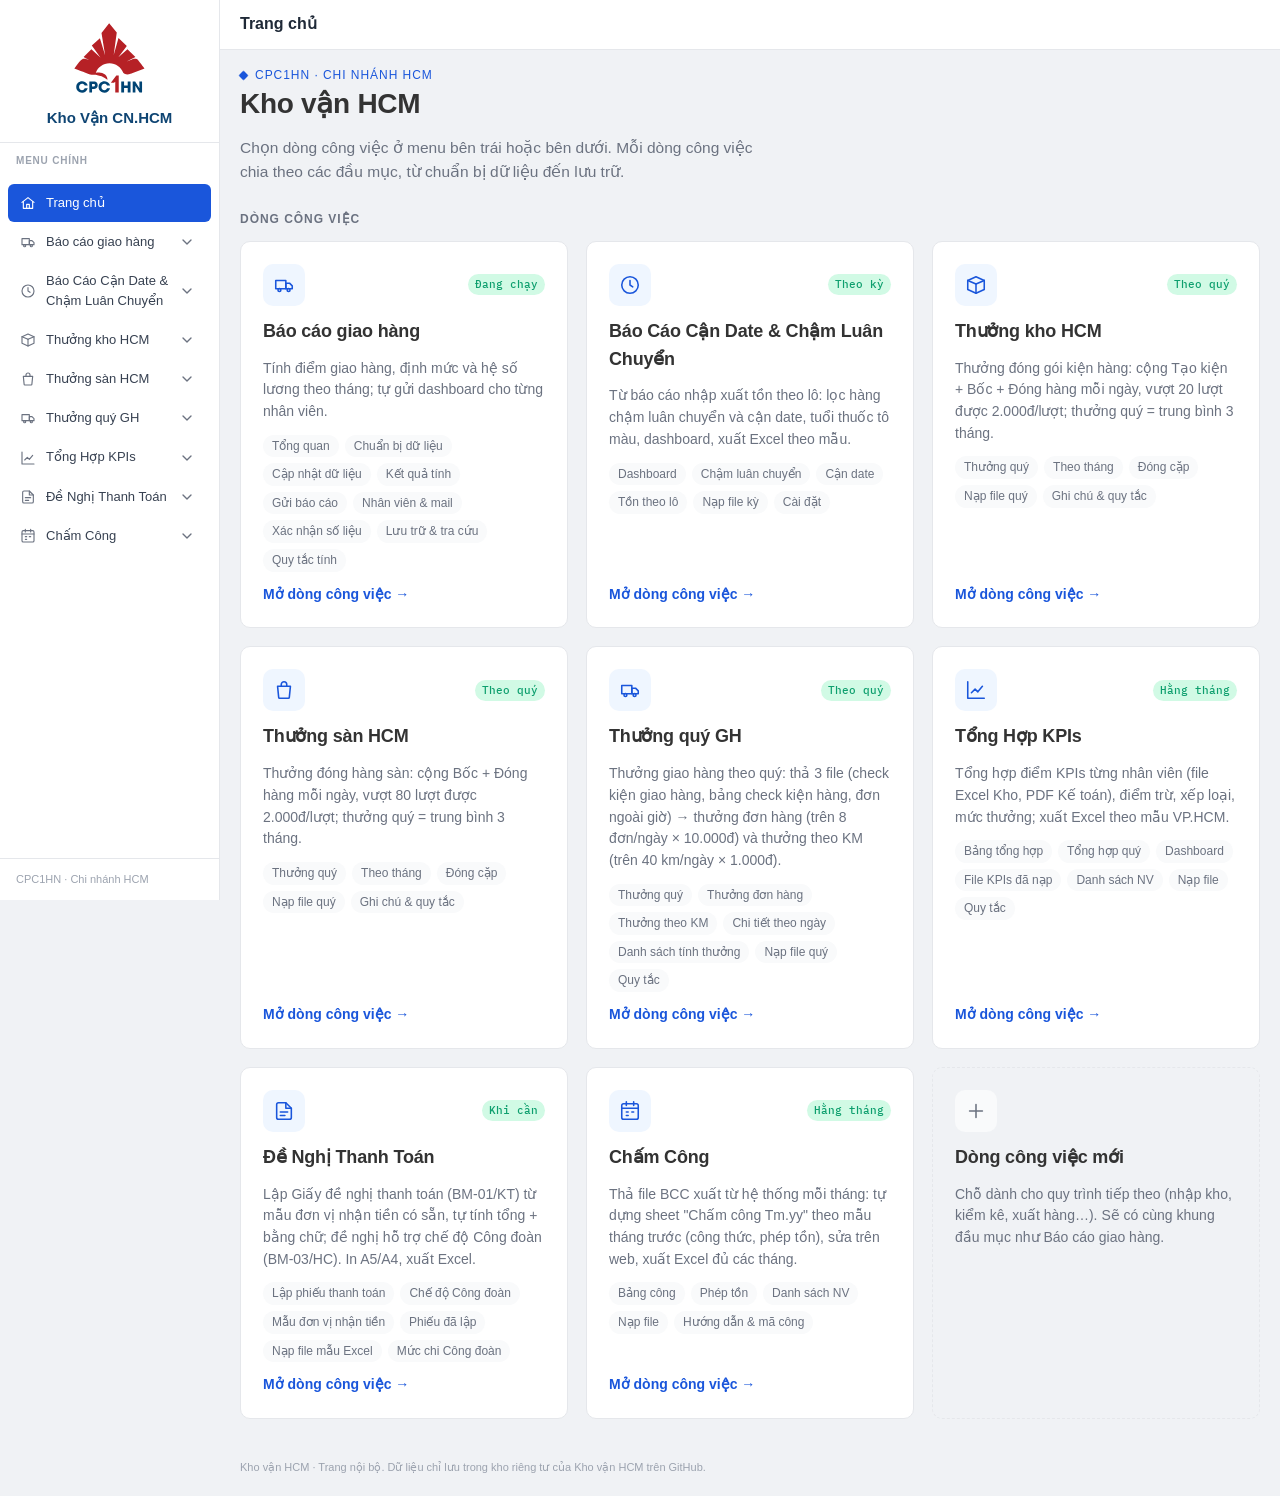
==== commit f0340b97: "Thuong quy GH: danh sach nhan vien duoc tinh thuong (o 4 + tab tick chon) - O 4 khong bat buoc: file" ====
--- a/index.html
+++ b/index.html
@@ -29,7 +29,7 @@
     <footer class="site-foot">Kho vận HCM · Trang nội bộ. Dữ liệu chỉ lưu trong kho riêng tư của Kho vận HCM trên GitHub.</footer>
   </div>
 </div>
-<script src="assets/flows.js?v=20261111a"></script>
+<script src="assets/flows.js?v=20261111b"></script>
 <script src="assets/layout.js?v=20261010a"></script>
 <script>
 (function () {
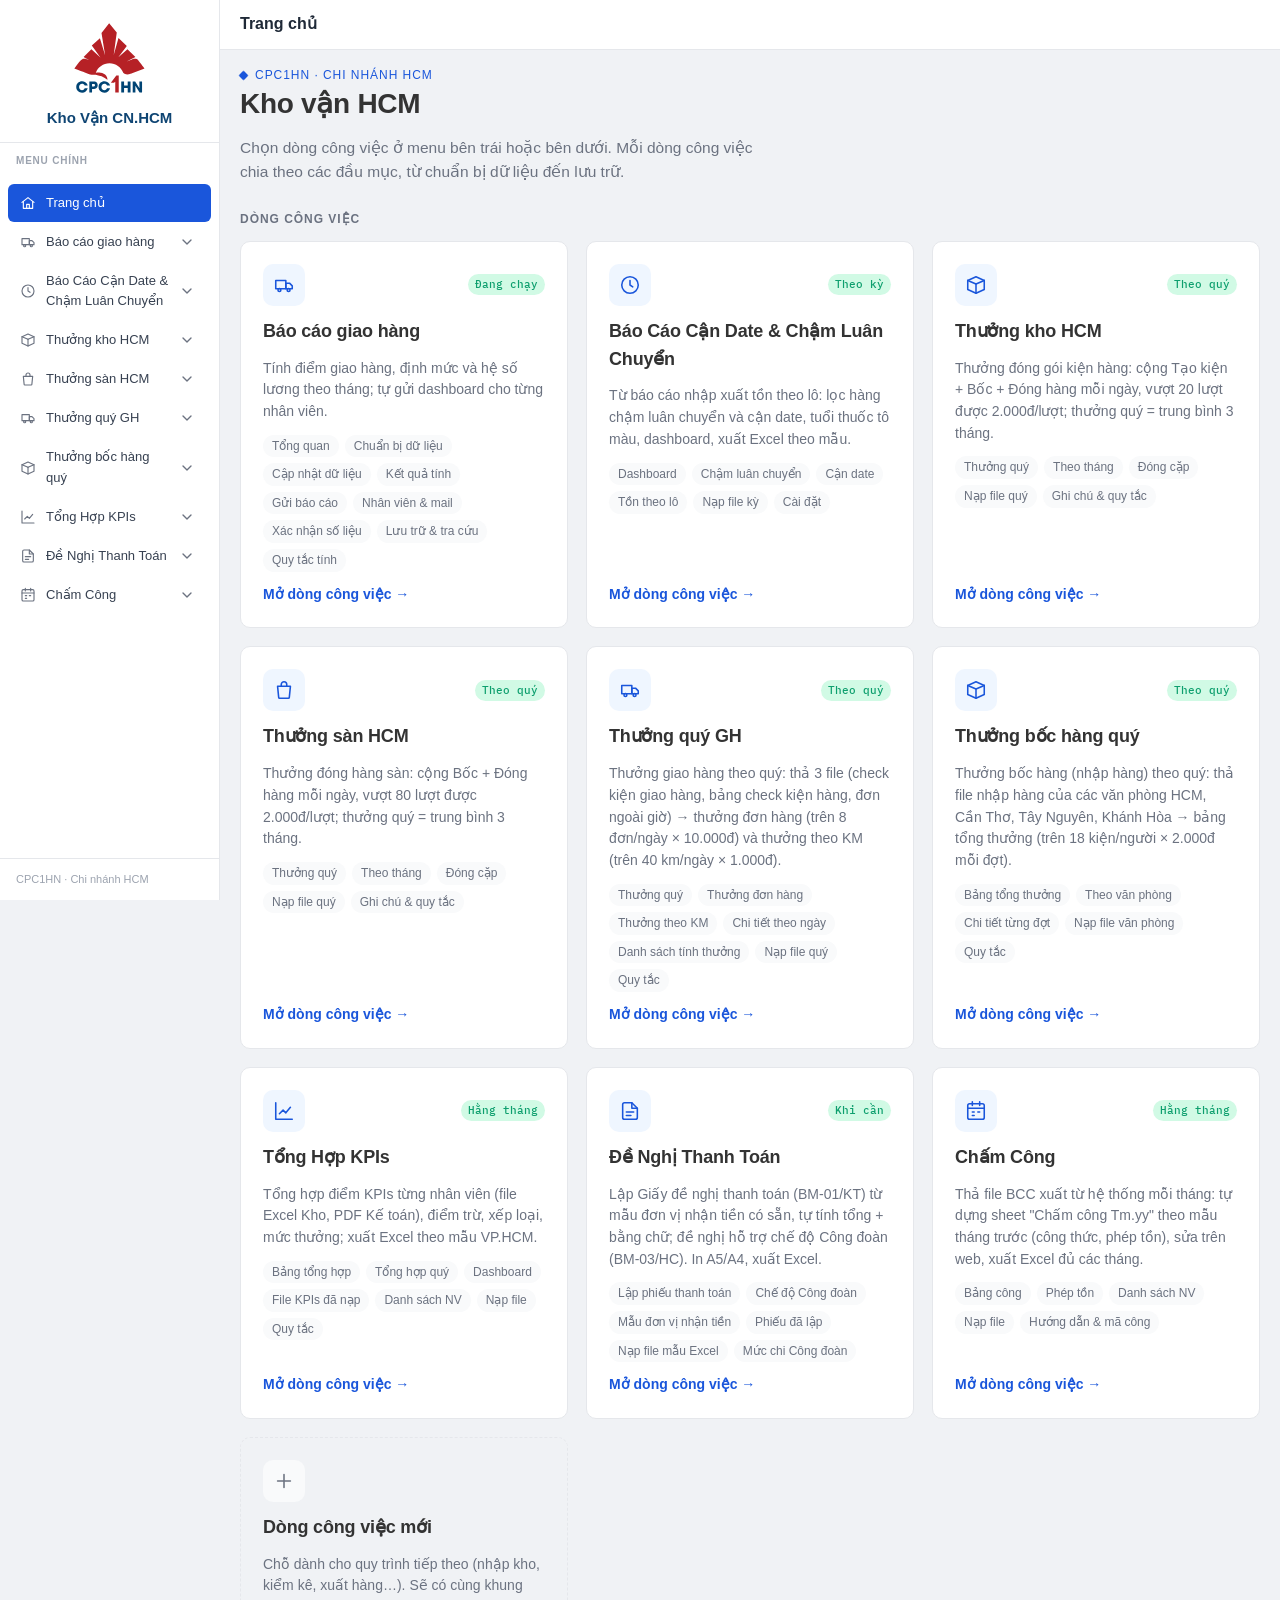
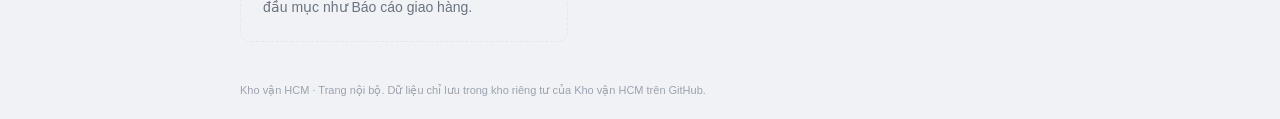
==== commit ef92cc46: "Them trang Thuong boc hang quy: tha file nhap hang cac van phong, tong hop bang thuong - Doc file nh" ====
--- a/index.html
+++ b/index.html
@@ -29,7 +29,7 @@
     <footer class="site-foot">Kho vận HCM · Trang nội bộ. Dữ liệu chỉ lưu trong kho riêng tư của Kho vận HCM trên GitHub.</footer>
   </div>
 </div>
-<script src="assets/flows.js?v=20261111b"></script>
+<script src="assets/flows.js?v=20261111c"></script>
 <script src="assets/layout.js?v=20261010a"></script>
 <script>
 (function () {
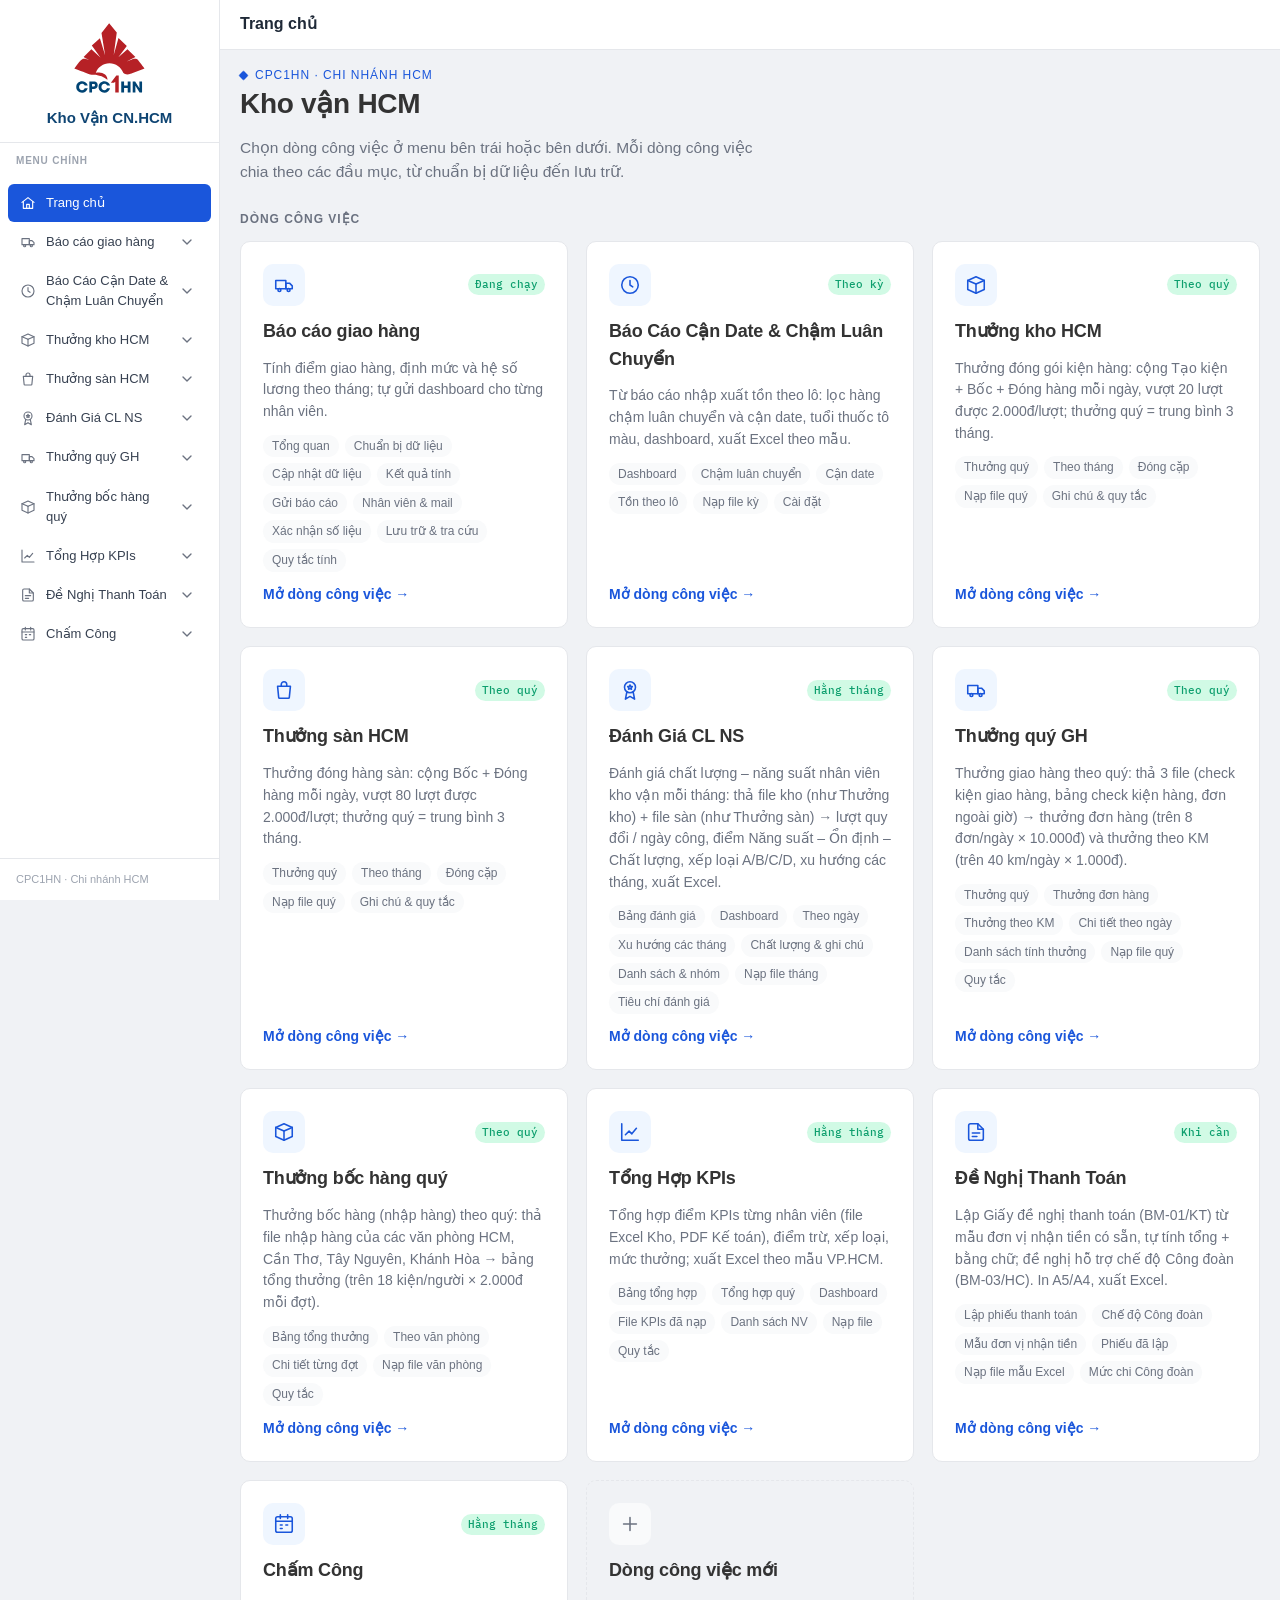
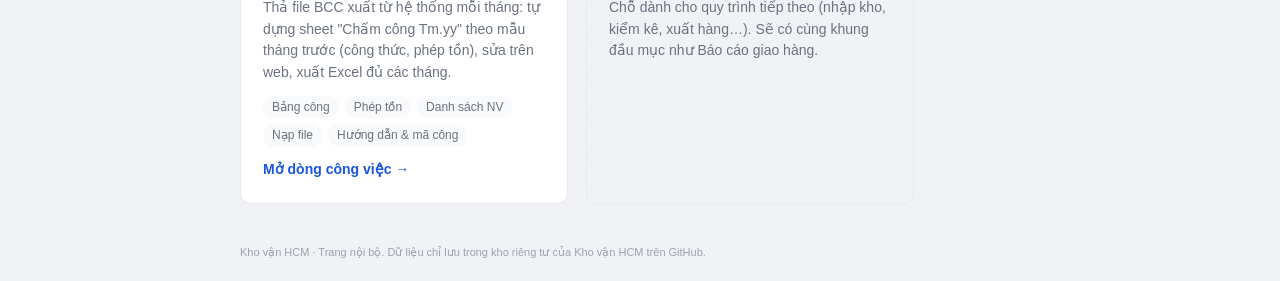
==== commit c010b3ce: "Them trang Danh Gia CL NS: danh gia chat luong - nang suat nhan vien kho van theo thang Tha file kho" ====
--- a/index.html
+++ b/index.html
@@ -29,7 +29,7 @@
     <footer class="site-foot">Kho vận HCM · Trang nội bộ. Dữ liệu chỉ lưu trong kho riêng tư của Kho vận HCM trên GitHub.</footer>
   </div>
 </div>
-<script src="assets/flows.js?v=20261111c"></script>
+<script src="assets/flows.js?v=20261113a"></script>
 <script src="assets/layout.js?v=20261010a"></script>
 <script>
 (function () {
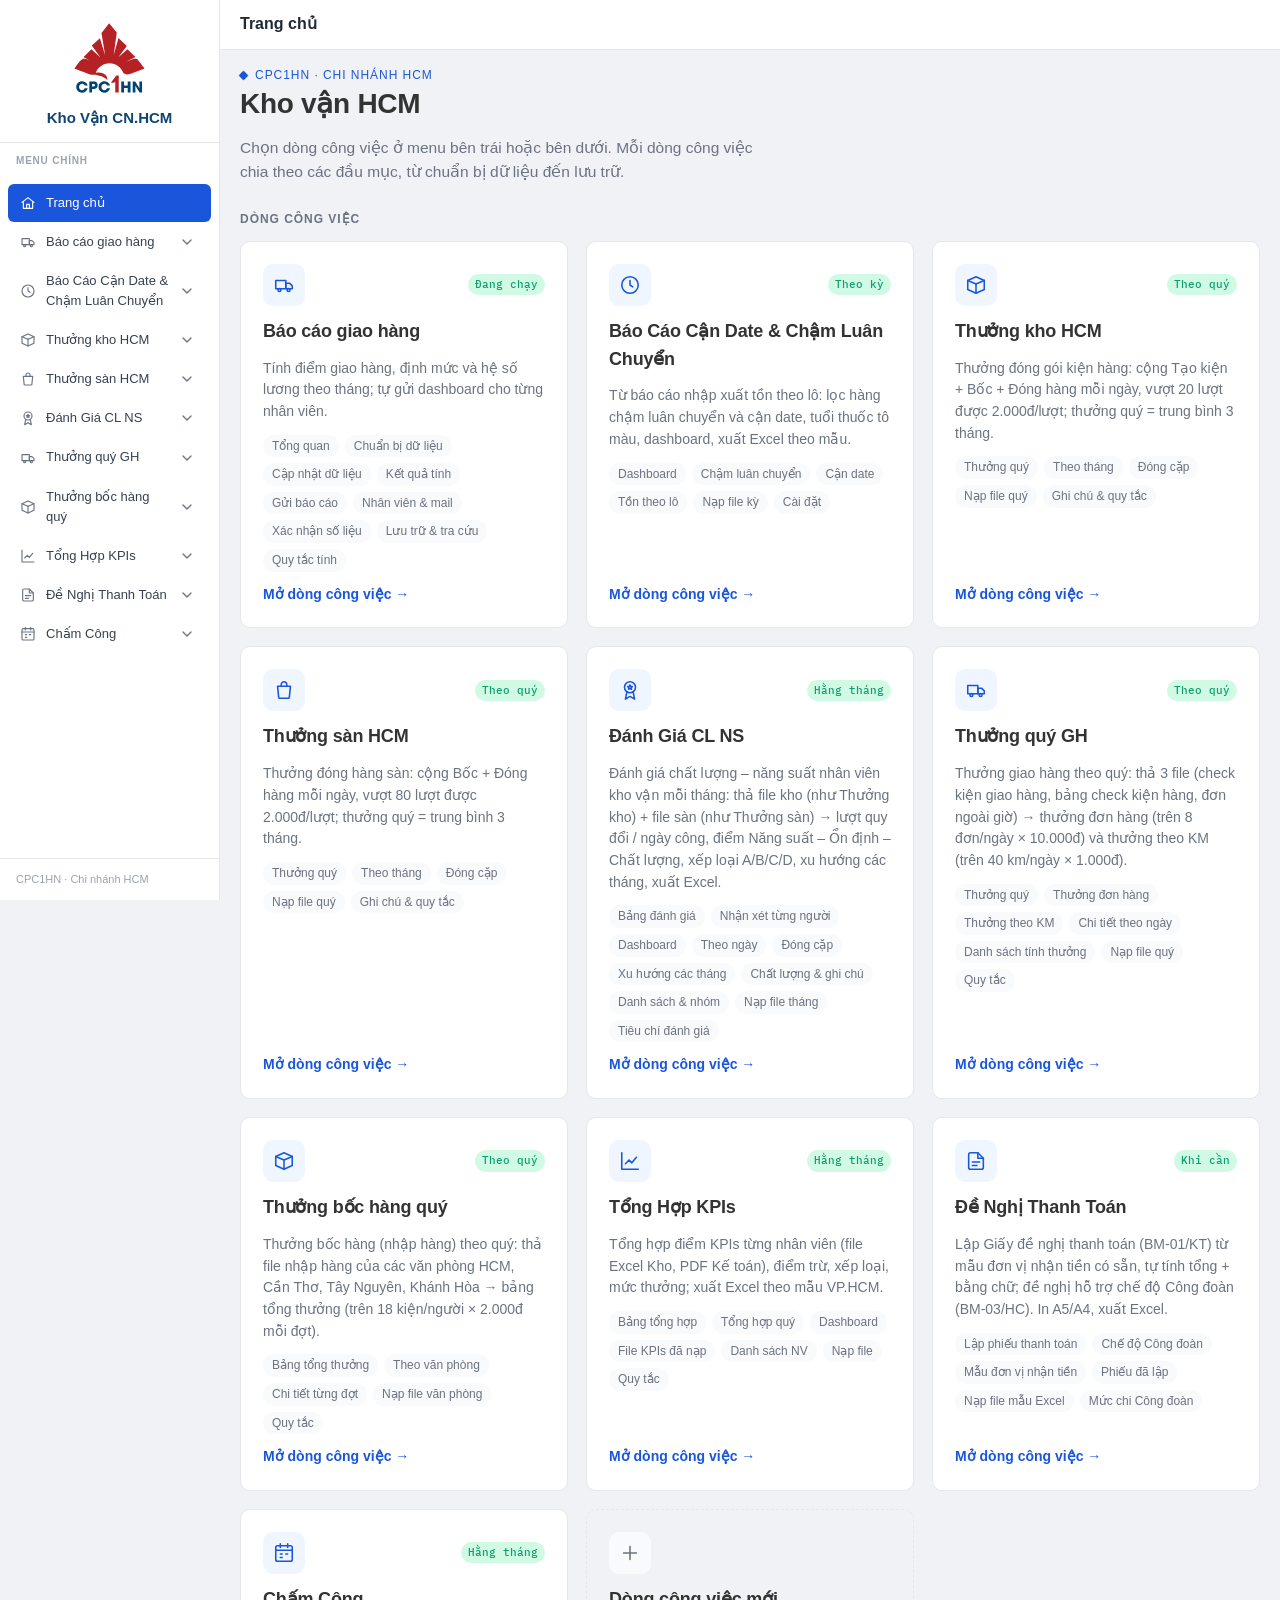
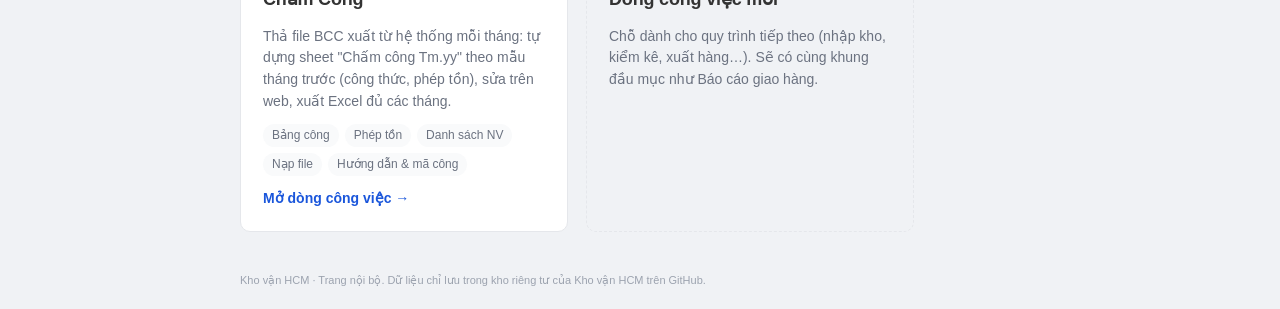
==== commit 190f0bae: "Danh Gia CL NS: them muc Dong cap (nhap nhanh tu ghi chu / anh) va Nhan xet tung nguoi theo tieu chi" ====
--- a/index.html
+++ b/index.html
@@ -29,7 +29,7 @@
     <footer class="site-foot">Kho vận HCM · Trang nội bộ. Dữ liệu chỉ lưu trong kho riêng tư của Kho vận HCM trên GitHub.</footer>
   </div>
 </div>
-<script src="assets/flows.js?v=20261113a"></script>
+<script src="assets/flows.js?v=20261113b"></script>
 <script src="assets/layout.js?v=20261010a"></script>
 <script>
 (function () {
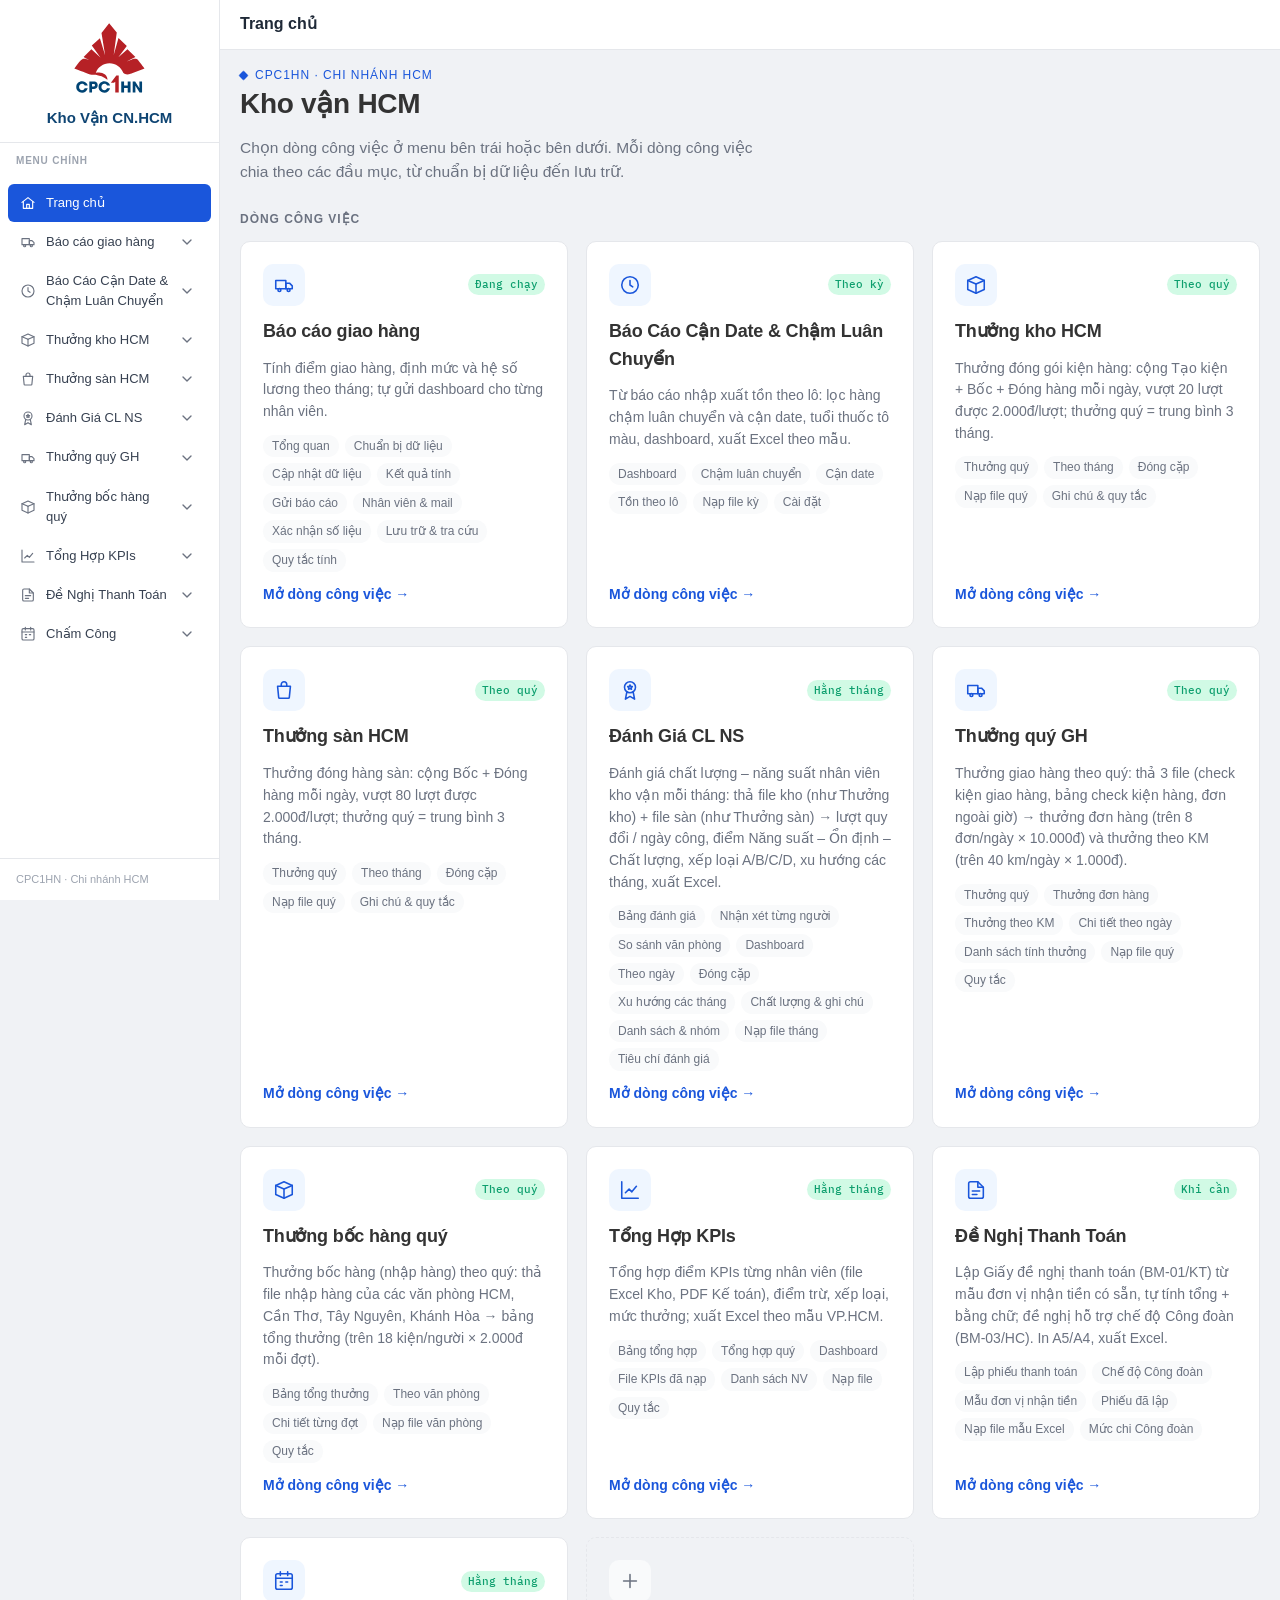
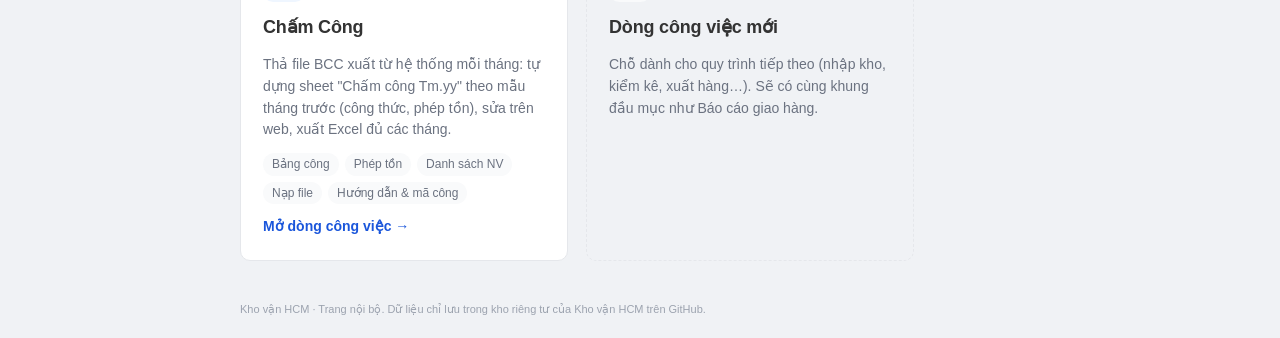
==== commit 3531a2c1: "Danh Gia CL NS: danh gia rieng tung van phong + nhan vien moi + ten dang nhap Tao kien - Van phong l" ====
--- a/index.html
+++ b/index.html
@@ -29,7 +29,7 @@
     <footer class="site-foot">Kho vận HCM · Trang nội bộ. Dữ liệu chỉ lưu trong kho riêng tư của Kho vận HCM trên GitHub.</footer>
   </div>
 </div>
-<script src="assets/flows.js?v=20261113b"></script>
+<script src="assets/flows.js?v=20261113c"></script>
 <script src="assets/layout.js?v=20261010a"></script>
 <script>
 (function () {
